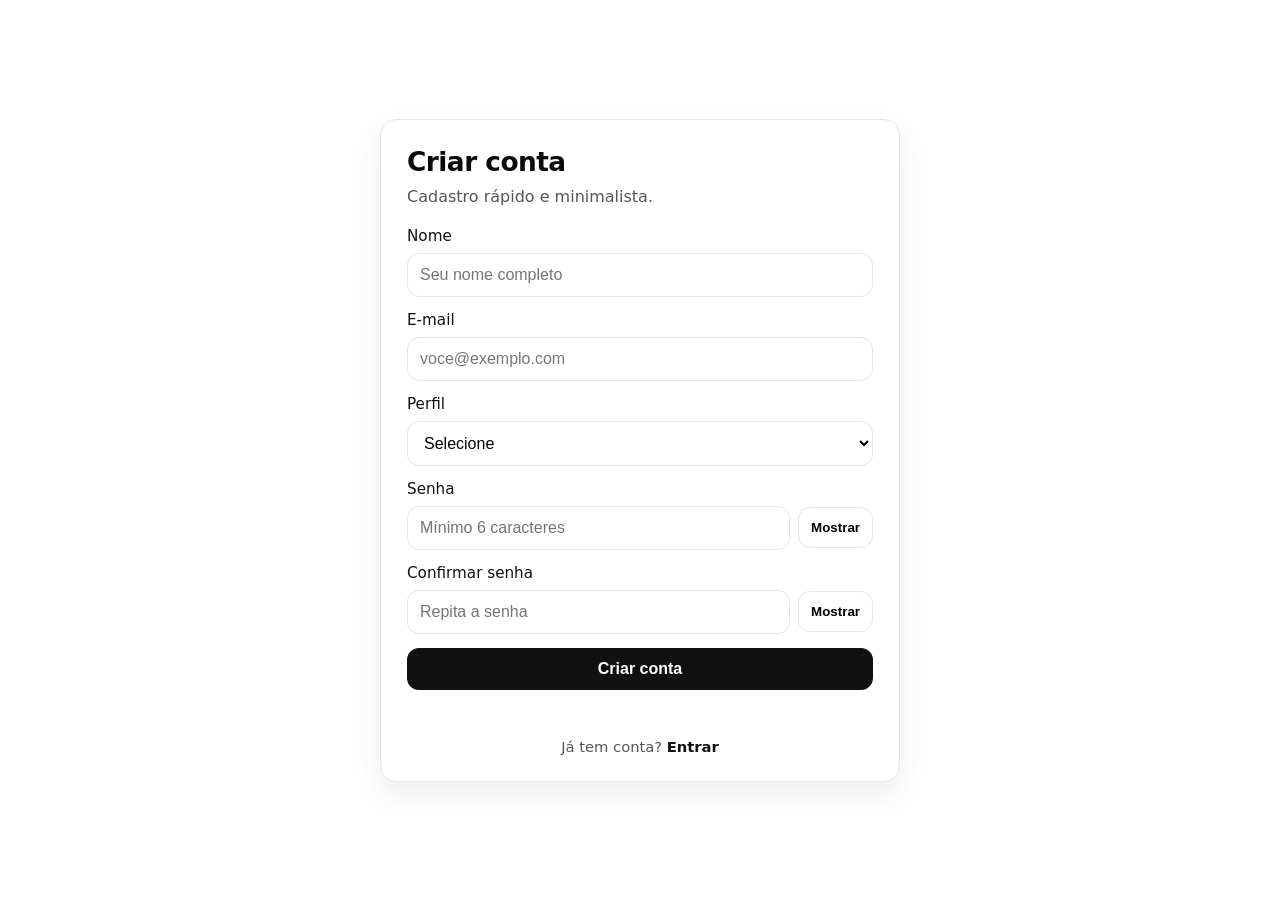
==== front/cadastro/cadastro.html @ 6658831d "xd" ====
<!DOCTYPE html>
<html lang="pt-BR">
<head>
  <meta charset="UTF-8" />
  <meta name="viewport" content="width=device-width, initial-scale=1.0"/>
  <title>Cadastro</title>
  <link rel="stylesheet" href="./cadastro.css" />
</head>
<body>
  <main class="wrap">
    <section class="card">
      <header class="head">
        <h1>Criar conta</h1>
        <p>Cadastro rápido e minimalista.</p>
      </header>

      <form id="cadastroForm" class="form" autocomplete="on">
        <label class="field">
          <span>Nome</span>
          <input type="text" id="nome" name="nome" placeholder="Seu nome completo" required />
        </label>

        <label class="field">
          <span>E-mail</span>
          <input type="email" id="email" name="email" placeholder="voce@exemplo.com" required />
        </label>

        <label class="field">
          <span>Perfil</span>
          <select id="perfil" name="perfil" required>
            <option value="">Selecione</option>
            <option value="gerador">Gerador</option>
            <option value="catador_cooperativa">Catador/Cooperativa</option>
          </select>
        </label>

        <label class="field">
          <span>Senha</span>
          <div class="row">
            <input type="password" id="senha" name="senha" placeholder="Mínimo 6 caracteres" required minlength="6" />
            <button type="button" id="toggleSenha" class="ghost">Mostrar</button>
          </div>
        </label>

        <label class="field">
          <span>Confirmar senha</span>
          <div class="row">
            <input type="password" id="confirmarSenha" name="confirmarSenha" placeholder="Repita a senha" required minlength="6" />
            <button type="button" id="toggleConfirmarSenha" class="ghost">Mostrar</button>
          </div>
        </label>

        <button type="submit" id="btnCadastrar" class="btn">Criar conta</button>
        <p id="msg" class="msg" role="status" aria-live="polite"></p>

        <p class="foot">
          Já tem conta?
          <a class="link" href="../login/login.html">Entrar</a>
        </p>
      </form>
    </section>
  </main>
  <script src="./cadastro.js"></script>
</body>
</html>
---- front/cadastro/cadastro.css ----
:root{
  --bg:#ffffff;
  --fg:#0a0a0a;
  --muted:#555;
  --border:#e6e6e6;
  --shadow:0 12px 30px rgba(0,0,0,.08);
  --radius:16px;
}
*{box-sizing:border-box}
html,body{margin:0;padding:0;min-height:100%;font-family:Inter,system-ui,-apple-system,Segoe UI,Roboto,Arial,sans-serif;background:var(--bg);color:var(--fg)}
.wrap{min-height:100vh;display:grid;place-items:center;padding:22px}
.card{width:min(520px,100%);border:1px solid var(--border);border-radius:var(--radius);box-shadow:var(--shadow);padding:26px}
.head h1{margin:0;font-size:1.65rem;letter-spacing:-.02em}
.head p{margin:8px 0 0;color:var(--muted);line-height:1.5}
.form{display:grid;gap:14px;margin-top:18px}
.field{display:grid;gap:8px}
.field span{font-size:.95rem;color:#111}
.field input,.field select{width:100%;border:1px solid var(--border);border-radius:12px;padding:12px 12px;font-size:1rem;background:#fff;outline:none}
.field input:focus,.field select:focus{border-color:#111}
.row{display:flex;gap:8px;align-items:center}
.row input{flex:1}
.ghost{border:1px solid var(--border);background:#fff;border-radius:12px;padding:12px 12px;cursor:pointer;font-weight:650}
.ghost:hover{border-color:#111}
.line{display:flex;align-items:center;justify-content:space-between;gap:10px;flex-wrap:wrap}
.check{display:flex;align-items:center;gap:8px;color:var(--muted);font-size:.92rem}
.link{color:#111;text-decoration:none;font-weight:700}
.link:hover{text-decoration:underline}
.btn{border:0;border-radius:12px;padding:12px 14px;cursor:pointer;font-weight:800;font-size:1rem;background:#111;color:#fff}
.btn:hover{opacity:.95}
.btn[disabled]{opacity:.6;cursor:not-allowed}
.msg{min-height:20px;margin:0;color:var(--muted);font-size:.92rem}
.msg.success{color:#0a7a3c}
.msg.error{color:#b00020}
.foot{margin:0;text-align:center;color:var(--muted);font-size:.92rem}
@media (max-width:520px){.card{padding:20px;border-radius:14px}}
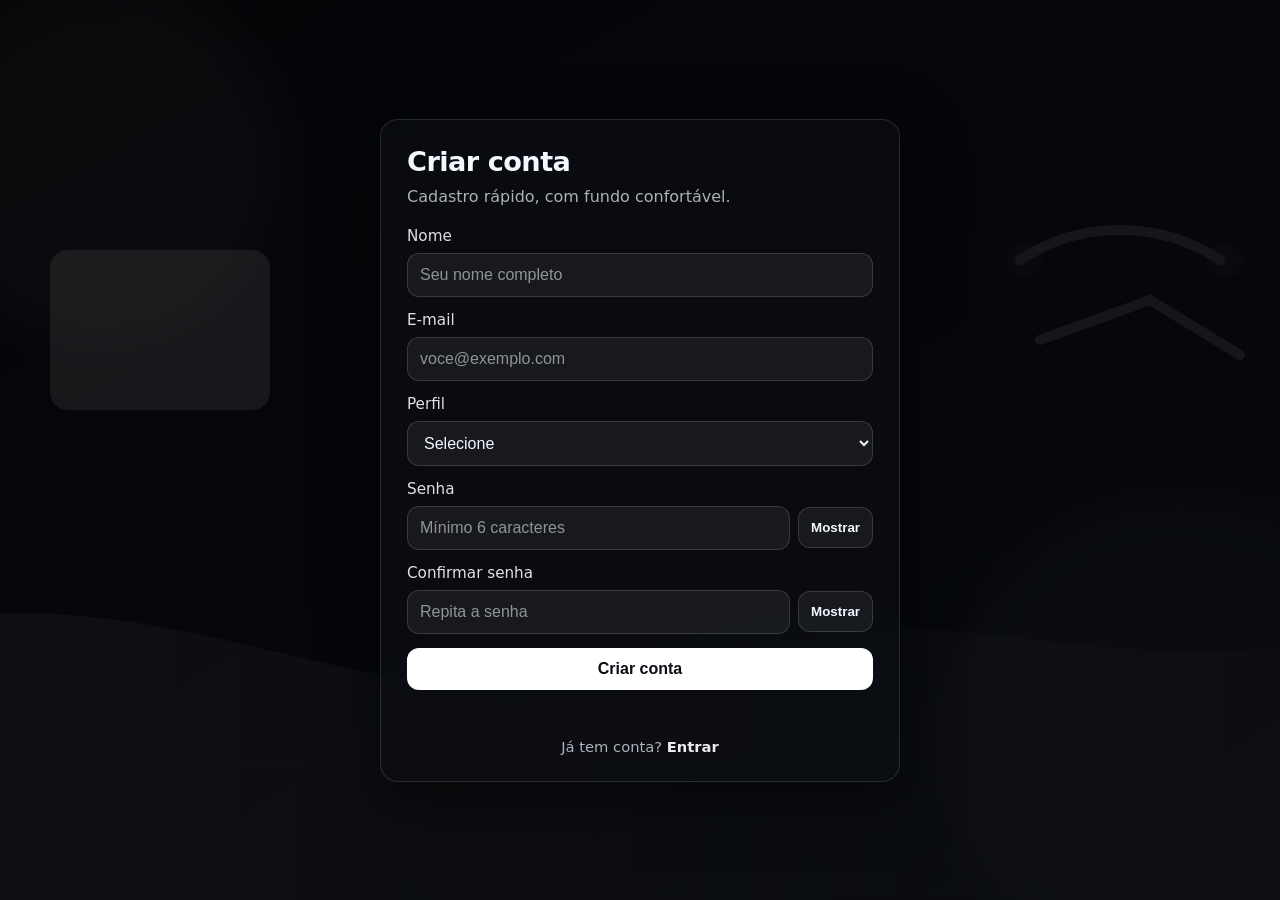
==== commit 07292da5: "xd" ====
--- a/front/cadastro/cadastro.html
+++ b/front/cadastro/cadastro.html
@@ -11,7 +11,7 @@
     <section class="card">
       <header class="head">
         <h1>Criar conta</h1>
-        <p>Cadastro rápido e minimalista.</p>
+        <p>Cadastro rápido, com fundo confortável.</p>
       </header>
 
       <form id="cadastroForm" class="form" autocomplete="on">
--- a/front/cadastro/cadastro.css
+++ b/front/cadastro/cadastro.css
@@ -1,35 +1,79 @@
 :root{
-  --bg:#ffffff;
-  --fg:#0a0a0a;
-  --muted:#555;
-  --border:#e6e6e6;
-  --shadow:0 12px 30px rgba(0,0,0,.08);
-  --radius:16px;
+  --bg:#0b0d12;
+  --fg:#f5f7ff;
+  --muted:rgba(245,247,255,.70);
+  --border:rgba(255,255,255,.12);
+  --shadow:0 18px 60px rgba(0,0,0,.55);
+  --radius:18px;
+  --card:rgba(12,14,20,.72);
+  --input:rgba(255,255,255,.06);
 }
+
 *{box-sizing:border-box}
-html,body{margin:0;padding:0;min-height:100%;font-family:Inter,system-ui,-apple-system,Segoe UI,Roboto,Arial,sans-serif;background:var(--bg);color:var(--fg)}
+html,body{margin:0;padding:0;min-height:100%;font-family:Inter,system-ui,-apple-system,Segoe UI,Roboto,Arial,sans-serif;color:var(--fg);background:var(--bg)}
+
+body{
+  background-image:
+    linear-gradient(180deg, rgba(0,0,0,.65), rgba(0,0,0,.65)),
+    url("data:image/svg+xml,%3Csvg%20xmlns%3D%22http%3A//www.w3.org/2000/svg%22%20width%3D%221600%22%20height%3D%22900%22%20viewBox%3D%220%200%201600%20900%22%3E%0A%20%20%3Cdefs%3E%0A%20%20%20%20%3ClinearGradient%20id%3D%22g%22%20x1%3D%220%22%20x2%3D%221%22%20y1%3D%220%22%20y2%3D%221%22%3E%0A%20%20%20%20%20%20%3Cstop%20offset%3D%220%22%20stop-color%3D%22%230b0d12%22/%3E%0A%20%20%20%20%20%20%3Cstop%20offset%3D%221%22%20stop-color%3D%22%23111827%22/%3E%0A%20%20%20%20%3C/linearGradient%3E%0A%20%20%20%20%3ClinearGradient%20id%3D%22accent%22%20x1%3D%220%22%20x2%3D%221%22%3E%0A%20%20%20%20%20%20%3Cstop%20offset%3D%220%22%20stop-color%3D%22%23ffffff%22%20stop-opacity%3D%220.12%22/%3E%0A%20%20%20%20%20%20%3Cstop%20offset%3D%221%22%20stop-color%3D%22%23ffffff%22%20stop-opacity%3D%220.02%22/%3E%0A%20%20%20%20%3C/linearGradient%3E%0A%20%20%20%20%3Cfilter%20id%3D%22blur%22%20x%3D%22-20%25%22%20y%3D%22-20%25%22%20width%3D%22140%25%22%20height%3D%22140%25%22%3E%0A%20%20%20%20%20%20%3CfeGaussianBlur%20stdDeviation%3D%2218%22/%3E%0A%20%20%20%20%3C/filter%3E%0A%20%20%3C/defs%3E%0A%20%20%3Crect%20width%3D%221600%22%20height%3D%22900%22%20fill%3D%22url%28%23g%29%22/%3E%0A%20%20%3Ccircle%20cx%3D%22260%22%20cy%3D%22160%22%20r%3D%22180%22%20fill%3D%22%23ffffff%22%20opacity%3D%220.06%22%20filter%3D%22url%28%23blur%29%22/%3E%0A%20%20%3Ccircle%20cx%3D%221340%22%20cy%3D%22740%22%20r%3D%22240%22%20fill%3D%22%23ffffff%22%20opacity%3D%220.05%22%20filter%3D%22url%28%23blur%29%22/%3E%0A%20%20%3Cpath%20d%3D%22M0%20640%20C%20340%20540%2C%20520%20760%2C%20840%20660%20C%201130%20570%2C%201250%20710%2C%201600%20620%20L%201600%20900%20L%200%20900%20Z%22%20fill%3D%22url%28%23accent%29%22/%3E%0A%20%20%3C%21--%20Simple%20%27business%27%20icons%20--%3E%0A%20%20%3Cg%20opacity%3D%220.22%22%20fill%3D%22%23ffffff%22%3E%0A%20%20%20%20%3Crect%20x%3D%22210%22%20y%3D%22250%22%20width%3D%22220%22%20height%3D%22160%22%20rx%3D%2218%22/%3E%0A%20%20%20%20%3Crect%20x%3D%22250%22%20y%3D%22290%22%20width%3D%22140%22%20height%3D%2218%22%20rx%3D%229%22%20opacity%3D%220.55%22/%3E%0A%20%20%20%20%3Crect%20x%3D%22250%22%20y%3D%22325%22%20width%3D%22110%22%20height%3D%2218%22%20rx%3D%229%22%20opacity%3D%220.45%22/%3E%0A%20%20%20%20%3Crect%20x%3D%22250%22%20y%3D%22360%22%20width%3D%22155%22%20height%3D%2218%22%20rx%3D%229%22%20opacity%3D%220.35%22/%3E%0A%20%20%3C/g%3E%0A%20%20%3Cg%20opacity%3D%220.18%22%20stroke%3D%22%23ffffff%22%20stroke-width%3D%2210%22%20fill%3D%22none%22%20stroke-linecap%3D%22round%22%3E%0A%20%20%20%20%3Cpath%20d%3D%22M1180%20260%20C%201240%20220%2C%201320%20220%2C%201380%20260%22/%3E%0A%20%20%20%20%3Cpath%20d%3D%22M1200%20340%20L%201310%20300%20L%201400%20355%22/%3E%0A%20%20%20%20%3Ccircle%20cx%3D%221185%22%20cy%3D%22260%22%20r%3D%2218%22%20fill%3D%22%23ffffff%22%20opacity%3D%220.22%22%20stroke%3D%22none%22/%3E%0A%20%20%20%20%3Ccircle%20cx%3D%221385%22%20cy%3D%22260%22%20r%3D%2218%22%20fill%3D%22%23ffffff%22%20opacity%3D%220.22%22%20stroke%3D%22none%22/%3E%0A%20%20%3C/g%3E%0A%3C/svg%3E");
+  background-size: cover;
+  background-position: center;
+  background-attachment: fixed;
+}
+
 .wrap{min-height:100vh;display:grid;place-items:center;padding:22px}
-.card{width:min(520px,100%);border:1px solid var(--border);border-radius:var(--radius);box-shadow:var(--shadow);padding:26px}
-.head h1{margin:0;font-size:1.65rem;letter-spacing:-.02em}
+.card{
+  width:min(520px,100%);
+  border:1px solid var(--border);
+  border-radius:var(--radius);
+  box-shadow:var(--shadow);
+  padding:26px;
+  background: var(--card);
+  backdrop-filter: blur(14px);
+  -webkit-backdrop-filter: blur(14px);
+}
+.head h1{margin:0;font-size:1.7rem;letter-spacing:-.02em}
 .head p{margin:8px 0 0;color:var(--muted);line-height:1.5}
 .form{display:grid;gap:14px;margin-top:18px}
 .field{display:grid;gap:8px}
-.field span{font-size:.95rem;color:#111}
-.field input,.field select{width:100%;border:1px solid var(--border);border-radius:12px;padding:12px 12px;font-size:1rem;background:#fff;outline:none}
-.field input:focus,.field select:focus{border-color:#111}
+.field span{font-size:.95rem;color:rgba(255,255,255,.88)}
+.field input,.field select{
+  width:100%;
+  border:1px solid rgba(255,255,255,.14);
+  border-radius:12px;
+  padding:12px 12px;
+  font-size:1rem;
+  background:var(--input);
+  color:var(--fg);
+  outline:none;
+}
+.field input::placeholder{color:rgba(245,247,255,.55)}
+.field input:focus,.field select:focus{border-color:rgba(255,255,255,.38)}
+.field select option{color:#0b0d12}
 .row{display:flex;gap:8px;align-items:center}
 .row input{flex:1}
-.ghost{border:1px solid var(--border);background:#fff;border-radius:12px;padding:12px 12px;cursor:pointer;font-weight:650}
-.ghost:hover{border-color:#111}
+.ghost{
+  border:1px solid rgba(255,255,255,.14);
+  background:rgba(255,255,255,.06);
+  color:var(--fg);
+  border-radius:12px;
+  padding:12px 12px;
+  cursor:pointer;
+  font-weight:650;
+}
+.ghost:hover{border-color:rgba(255,255,255,.32)}
 .line{display:flex;align-items:center;justify-content:space-between;gap:10px;flex-wrap:wrap}
 .check{display:flex;align-items:center;gap:8px;color:var(--muted);font-size:.92rem}
-.link{color:#111;text-decoration:none;font-weight:700}
+.link{color:rgba(255,255,255,.92);text-decoration:none;font-weight:700}
 .link:hover{text-decoration:underline}
-.btn{border:0;border-radius:12px;padding:12px 14px;cursor:pointer;font-weight:800;font-size:1rem;background:#111;color:#fff}
+.btn{
+  border:0;border-radius:12px;padding:12px 14px;cursor:pointer;
+  font-weight:800;font-size:1rem;background:#ffffff;color:#0b0d12;
+}
 .btn:hover{opacity:.95}
 .btn[disabled]{opacity:.6;cursor:not-allowed}
 .msg{min-height:20px;margin:0;color:var(--muted);font-size:.92rem}
-.msg.success{color:#0a7a3c}
-.msg.error{color:#b00020}
+.msg.success{color:#6ee7b7}
+.msg.error{color:#ff6b6b}
 .foot{margin:0;text-align:center;color:var(--muted);font-size:.92rem}
-@media (max-width:520px){.card{padding:20px;border-radius:14px}}
+@media (max-width:520px){.card{padding:20px;border-radius:16px}}
